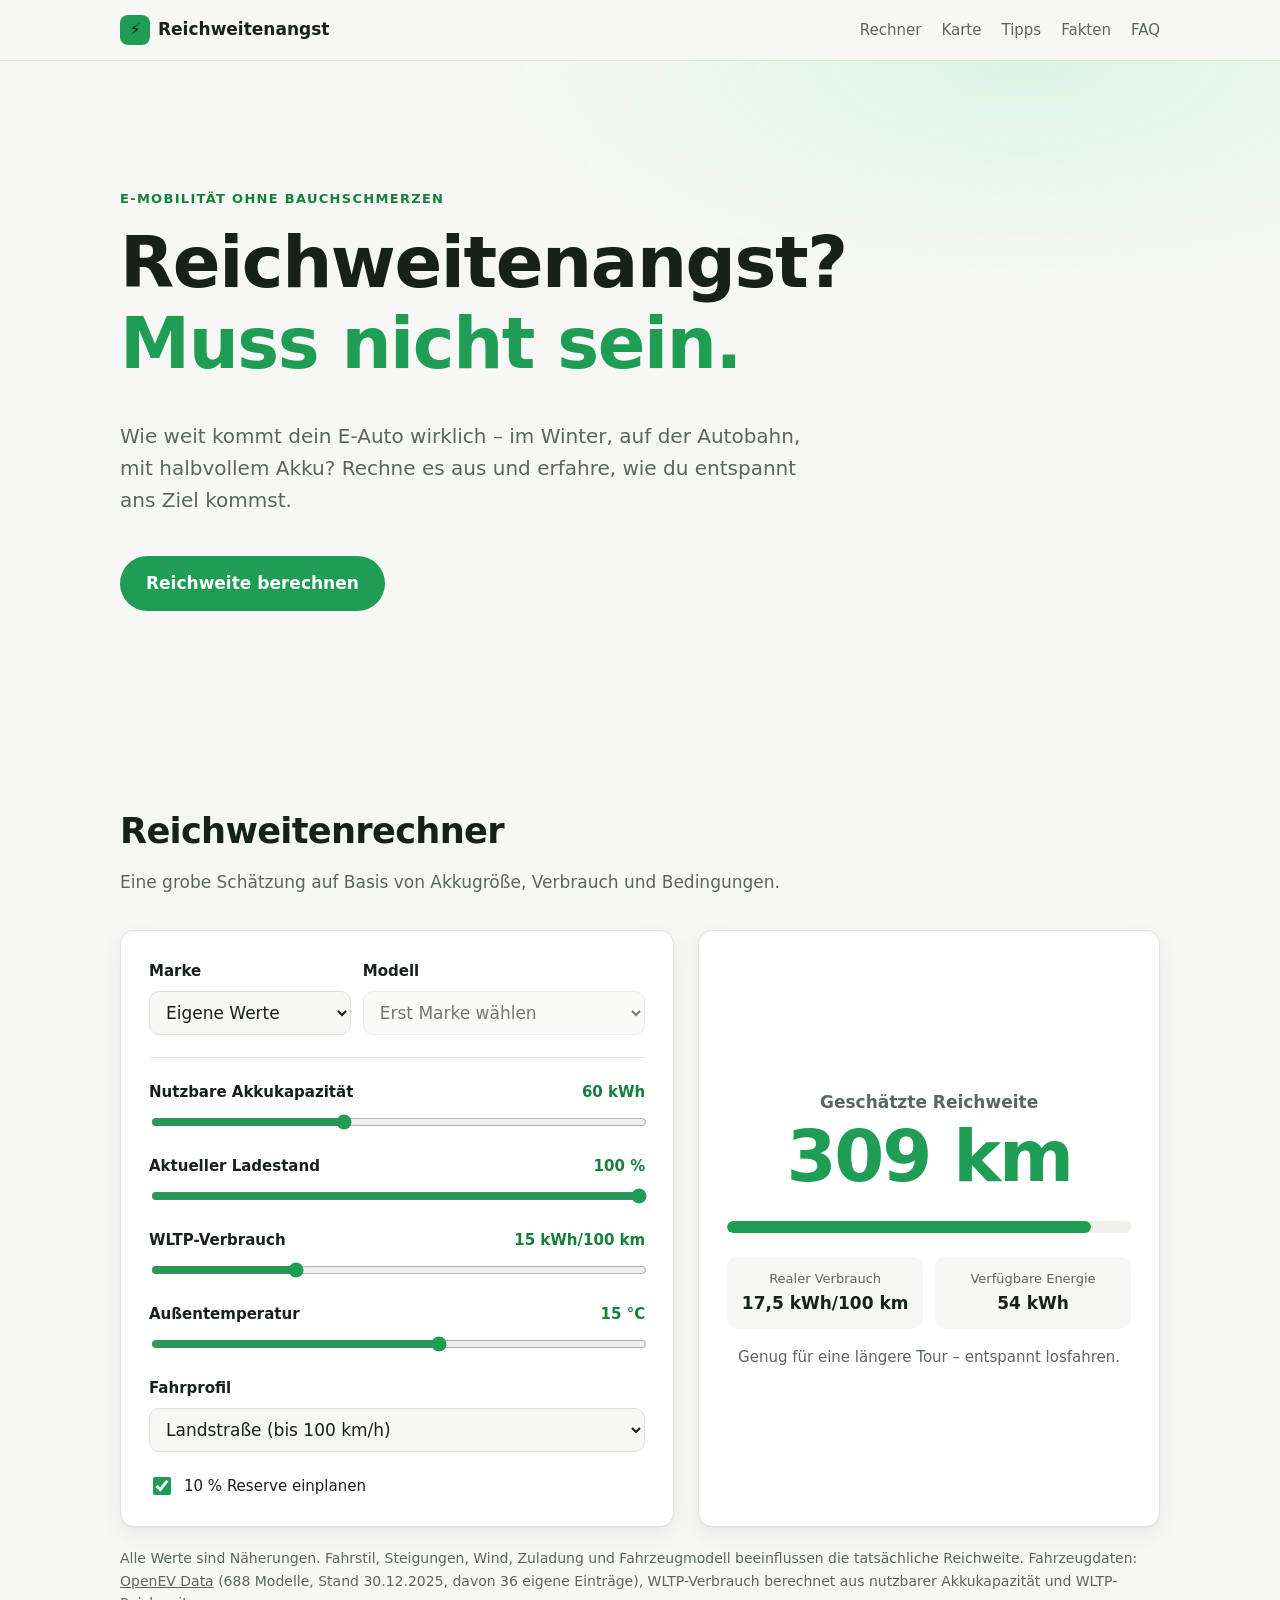
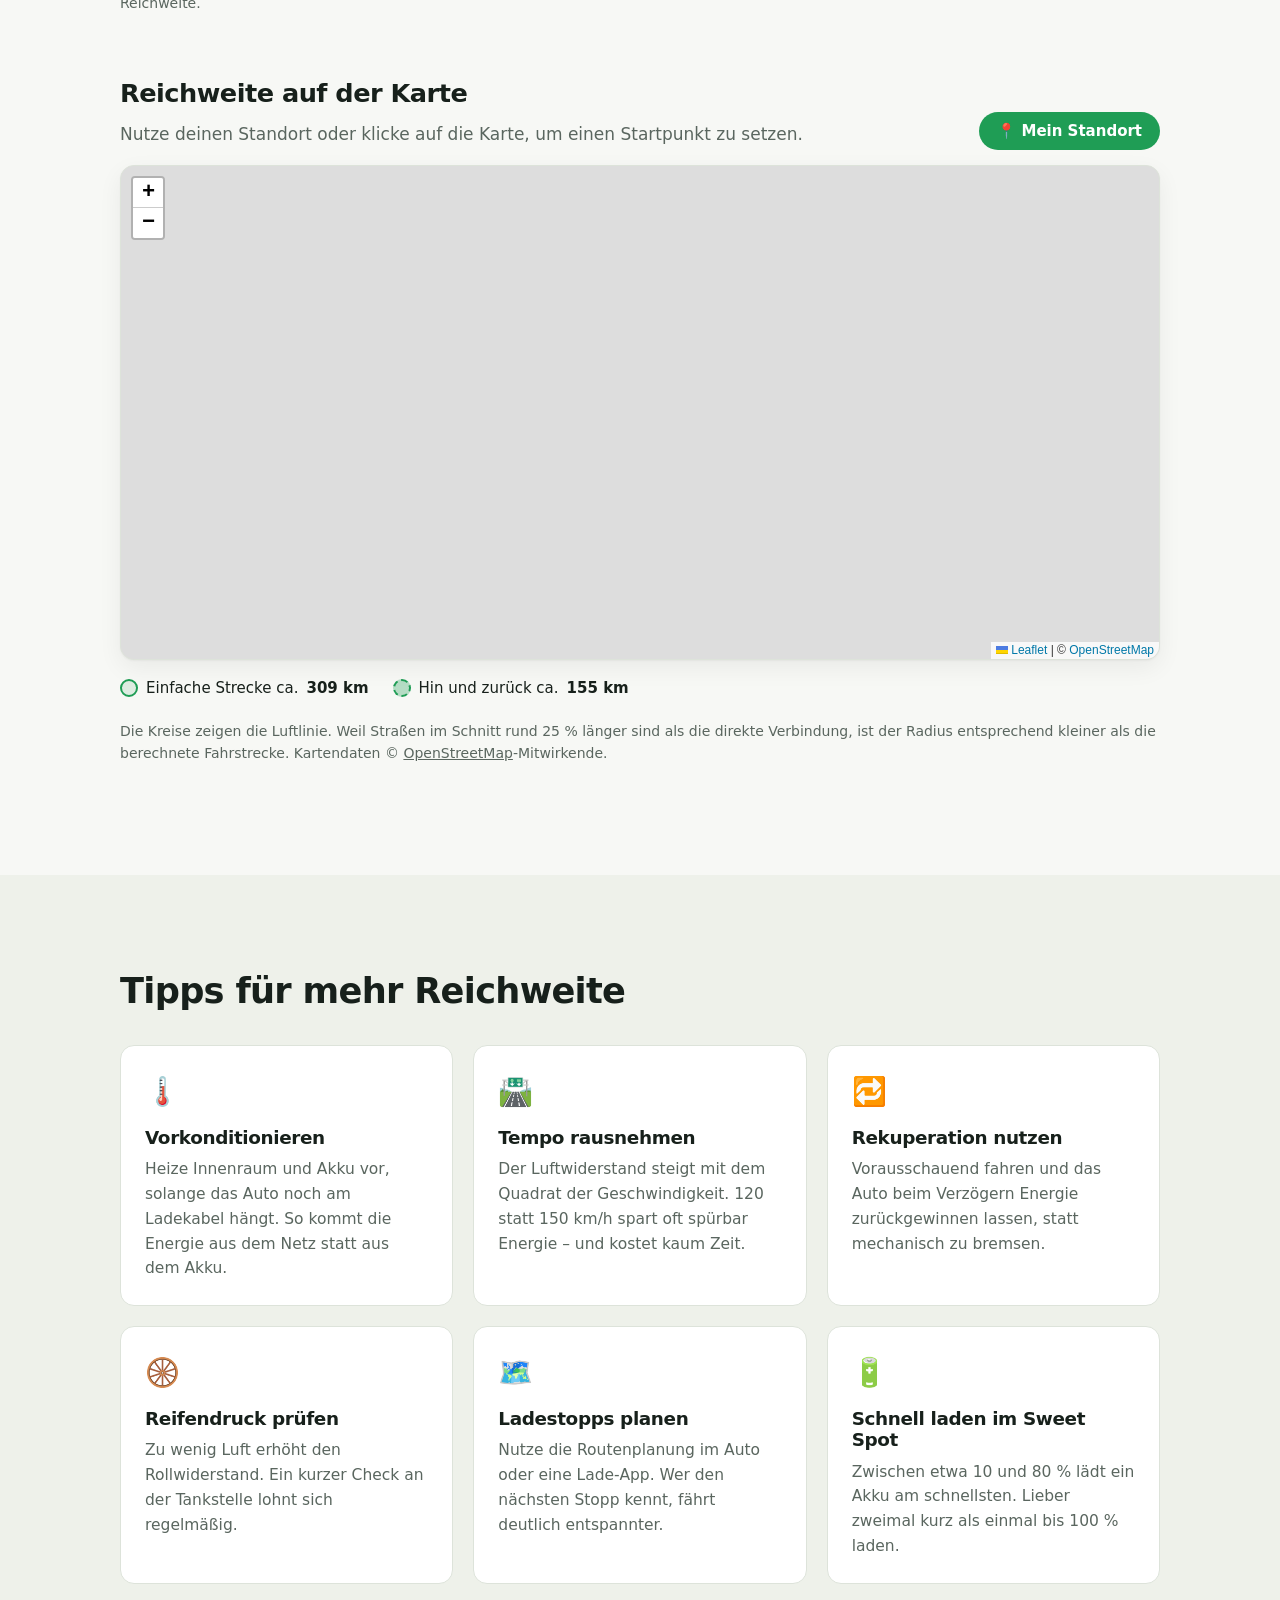
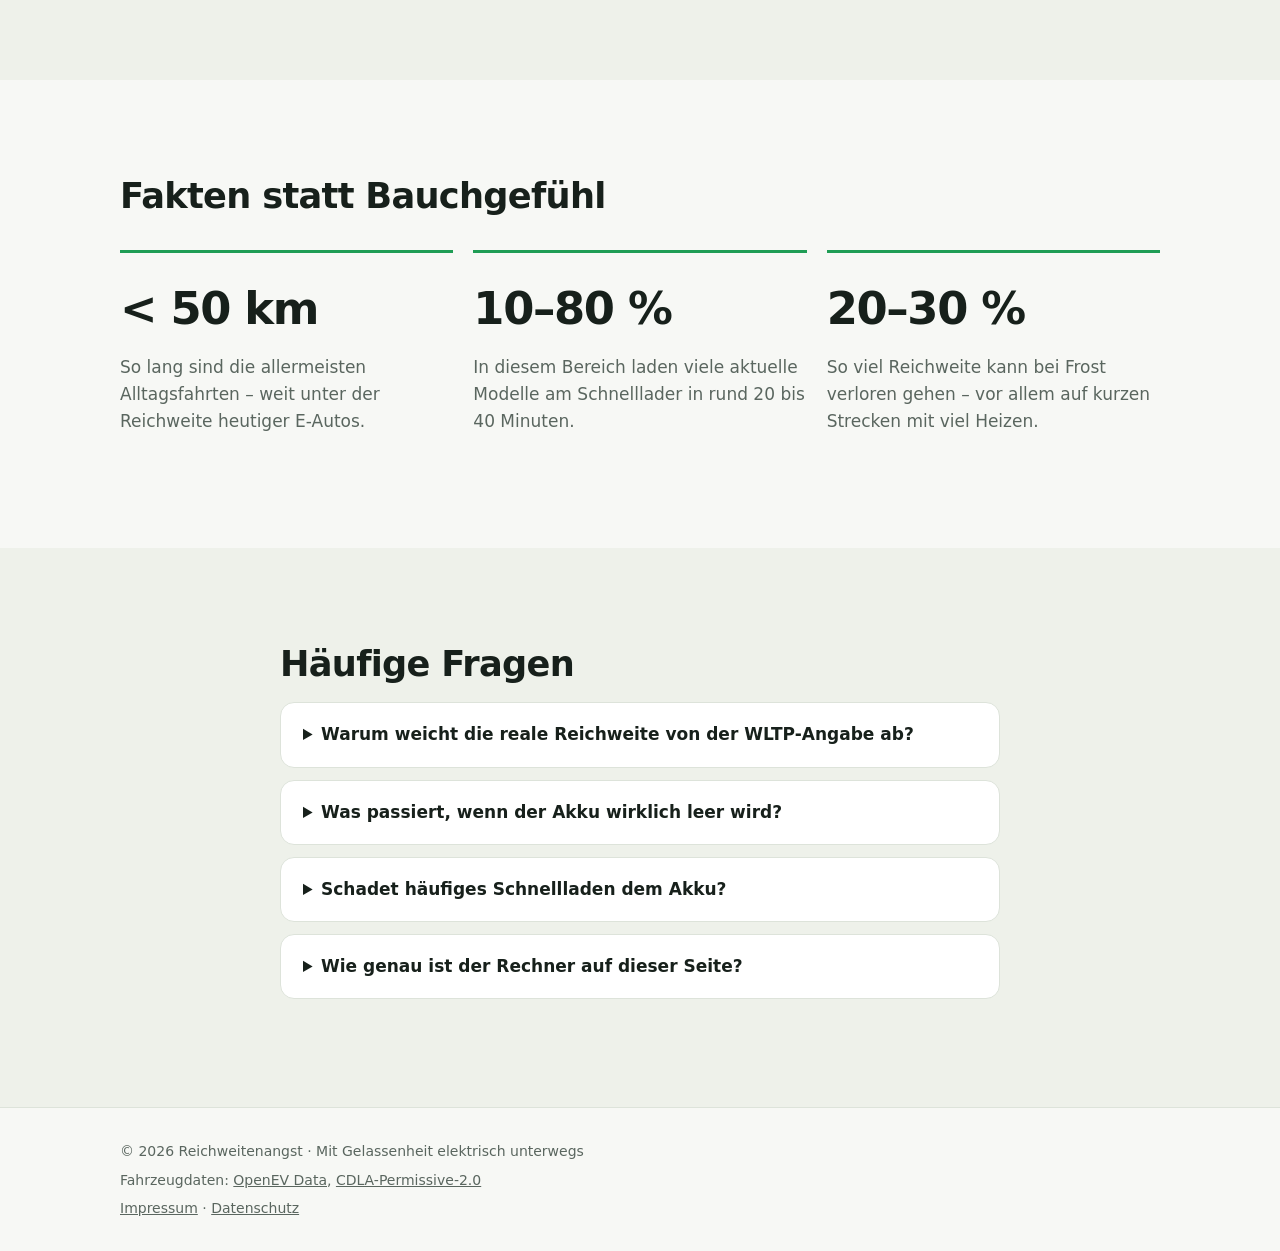
==== index.html @ dc7ca312 "Reichweitenangst: erste Version der Webseite Statische Seite mit Reichweitenrechner für E-Autos, Fah" ====
<!doctype html>
<html lang="de">
<head>
  <meta charset="utf-8">
  <meta name="viewport" content="width=device-width, initial-scale=1">
  <title>Reichweitenangst</title>
  <meta name="description" content="Wie weit kommt dein E-Auto wirklich? Reichweitenrechner, Tipps und Fakten gegen die Reichweitenangst.">
  <link rel="stylesheet" href="vendor/leaflet/leaflet.css">
  <link rel="stylesheet" href="style.css">
</head>
<body>
  <header class="site-header">
    <div class="container header-inner">
      <a href="#" class="logo">
        <span class="logo-mark" aria-hidden="true">⚡</span>
        Reichweitenangst
      </a>
      <nav class="nav" aria-label="Hauptnavigation">
        <a href="#rechner">Rechner</a>
        <a href="#karte">Karte</a>
        <a href="#tipps">Tipps</a>
        <a href="#fakten">Fakten</a>
        <a href="#faq">FAQ</a>
      </nav>
    </div>
  </header>

  <main>
    <section class="hero">
      <div class="container">
        <p class="eyebrow">E-Mobilität ohne Bauchschmerzen</p>
        <h1>Reichweitenangst?<br><span class="accent">Muss nicht sein.</span></h1>
        <p class="lead">
          Wie weit kommt dein E-Auto wirklich – im Winter, auf der Autobahn, mit halbvollem Akku?
          Rechne es aus und erfahre, wie du entspannt ans Ziel kommst.
        </p>
        <a href="#rechner" class="button">Reichweite berechnen</a>
      </div>
    </section>

    <section id="rechner" class="section">
      <div class="container">
        <h2>Reichweitenrechner</h2>
        <p class="section-intro">Eine grobe Schätzung auf Basis von Akkugröße, Verbrauch und Bedingungen.</p>

        <div class="calculator">
          <form id="range-form" class="calc-form">
            <div class="model-picker">
              <label class="field">
                <span class="field-label">Marke</span>
                <select id="brand">
                  <option value="">Eigene Werte</option>
                </select>
              </label>
              <label class="field">
                <span class="field-label">Modell</span>
                <select id="model" disabled>
                  <option value="">Erst Marke wählen</option>
                </select>
              </label>
            </div>

            <label class="field">
              <span class="field-label">Nutzbare Akkukapazität <output id="battery-out">60 kWh</output></span>
              <input type="range" id="battery" min="10" max="140" step="0.1" value="60">
            </label>

            <label class="field">
              <span class="field-label">Aktueller Ladestand <output id="soc-out">100 %</output></span>
              <input type="range" id="soc" min="5" max="100" step="1" value="100">
            </label>

            <label class="field">
              <span class="field-label">WLTP-Verbrauch <output id="consumption-out">15 kWh/100 km</output></span>
              <input type="range" id="consumption" min="9" max="30" step="0.1" value="15">
            </label>

            <label class="field">
              <span class="field-label">Außentemperatur <output id="temp-out">15 °C</output></span>
              <span class="field-hint" id="temp-hint"></span>
              <input type="range" id="temp" min="-20" max="40" step="1" value="15">
            </label>

            <label class="field">
              <span class="field-label">Fahrprofil</span>
              <select id="profile">
                <option value="1.0">Stadt (bis 50 km/h)</option>
                <option value="1.1" selected>Landstraße (bis 100 km/h)</option>
                <option value="1.3">Autobahn (ca. 120 km/h)</option>
                <option value="1.6">Autobahn (ca. 150 km/h)</option>
              </select>
            </label>

            <label class="field checkbox">
              <input type="checkbox" id="reserve" checked>
              <span>10 % Reserve einplanen</span>
            </label>
          </form>

          <div class="calc-result" aria-live="polite">
            <p class="result-label">Geschätzte Reichweite</p>
            <p class="result-value"><span id="range-km">0</span> km</p>
            <div class="meter" aria-hidden="true"><div class="meter-fill" id="meter-fill"></div></div>
            <dl class="result-details">
              <div><dt>Realer Verbrauch</dt><dd id="real-consumption">–</dd></div>
              <div><dt>Verfügbare Energie</dt><dd id="energy">–</dd></div>
            </dl>
            <p class="result-note" id="result-note"></p>
          </div>
        </div>
        <p class="disclaimer">
          Alle Werte sind Näherungen. Fahrstil, Steigungen, Wind, Zuladung und Fahrzeugmodell beeinflussen die tatsächliche Reichweite.
          Fahrzeugdaten: <a href="https://github.com/open-ev-data/open-ev-data-dataset" target="_blank" rel="noopener">OpenEV Data</a><span id="data-info"></span>,
          WLTP-Verbrauch berechnet aus nutzbarer Akkukapazität und WLTP-Reichweite.
        </p>

        <div id="karte" class="map-block">
          <div class="map-header">
            <div>
              <h3>Reichweite auf der Karte</h3>
              <p class="section-intro">Nutze deinen Standort oder klicke auf die Karte, um einen Startpunkt zu setzen.</p>
            </div>
            <button type="button" class="button button-small" id="locate">📍 Mein Standort</button>
          </div>
          <div id="map" class="map" role="region" aria-label="Karte mit Reichweite"></div>
          <div class="map-legend">
            <span><i class="swatch swatch-oneway"></i>Einfache Strecke ca. <strong id="map-oneway">–</strong></span>
            <span><i class="swatch swatch-return"></i>Hin und zurück ca. <strong id="map-return">–</strong></span>
            <span class="map-status" id="map-status" aria-live="polite"></span>
          </div>
          <p class="disclaimer">
            Die Kreise zeigen die Luftlinie. Weil Straßen im Schnitt rund 25 % länger sind als die direkte Verbindung, ist der Radius entsprechend kleiner als die berechnete Fahrstrecke.
            Kartendaten © <a href="https://www.openstreetmap.org/copyright" target="_blank" rel="noopener">OpenStreetMap</a>-Mitwirkende.
          </p>
        </div>
      </div>
    </section>

    <section id="tipps" class="section section-alt">
      <div class="container">
        <h2>Tipps für mehr Reichweite</h2>
        <div class="cards">
          <article class="card">
            <span class="card-icon" aria-hidden="true">🌡️</span>
            <h3>Vorkonditionieren</h3>
            <p>Heize Innenraum und Akku vor, solange das Auto noch am Ladekabel hängt. So kommt die Energie aus dem Netz statt aus dem Akku.</p>
          </article>
          <article class="card">
            <span class="card-icon" aria-hidden="true">🛣️</span>
            <h3>Tempo rausnehmen</h3>
            <p>Der Luftwiderstand steigt mit dem Quadrat der Geschwindigkeit. 120 statt 150 km/h spart oft spürbar Energie – und kostet kaum Zeit.</p>
          </article>
          <article class="card">
            <span class="card-icon" aria-hidden="true">🔁</span>
            <h3>Rekuperation nutzen</h3>
            <p>Vorausschauend fahren und das Auto beim Verzögern Energie zurückgewinnen lassen, statt mechanisch zu bremsen.</p>
          </article>
          <article class="card">
            <span class="card-icon" aria-hidden="true">🛞</span>
            <h3>Reifendruck prüfen</h3>
            <p>Zu wenig Luft erhöht den Rollwiderstand. Ein kurzer Check an der Tankstelle lohnt sich regelmäßig.</p>
          </article>
          <article class="card">
            <span class="card-icon" aria-hidden="true">🗺️</span>
            <h3>Ladestopps planen</h3>
            <p>Nutze die Routenplanung im Auto oder eine Lade-App. Wer den nächsten Stopp kennt, fährt deutlich entspannter.</p>
          </article>
          <article class="card">
            <span class="card-icon" aria-hidden="true">🔋</span>
            <h3>Schnell laden im Sweet Spot</h3>
            <p>Zwischen etwa 10 und 80 % lädt ein Akku am schnellsten. Lieber zweimal kurz als einmal bis 100 % laden.</p>
          </article>
        </div>
      </div>
    </section>

    <section id="fakten" class="section">
      <div class="container">
        <h2>Fakten statt Bauchgefühl</h2>
        <div class="facts">
          <div class="fact">
            <p class="fact-value">&lt; 50 km</p>
            <p class="fact-text">So lang sind die allermeisten Alltagsfahrten – weit unter der Reichweite heutiger E-Autos.</p>
          </div>
          <div class="fact">
            <p class="fact-value">10–80 %</p>
            <p class="fact-text">In diesem Bereich laden viele aktuelle Modelle am Schnelllader in rund 20 bis 40 Minuten.</p>
          </div>
          <div class="fact">
            <p class="fact-value">20–30 %</p>
            <p class="fact-text">So viel Reichweite kann bei Frost verloren gehen – vor allem auf kurzen Strecken mit viel Heizen.</p>
          </div>
        </div>
      </div>
    </section>

    <section id="faq" class="section section-alt">
      <div class="container narrow">
        <h2>Häufige Fragen</h2>
        <details>
          <summary>Warum weicht die reale Reichweite von der WLTP-Angabe ab?</summary>
          <p>Der WLTP-Zyklus ist ein standardisierter Labortest mit moderaten Geschwindigkeiten und milden Temperaturen. Autobahnfahrten, Kälte und Klimatisierung erhöhen den Verbrauch im Alltag.</p>
        </details>
        <details>
          <summary>Was passiert, wenn der Akku wirklich leer wird?</summary>
          <p>Lange vorher warnt das Auto und reduziert die Leistung. Die meisten Hersteller planen zudem eine kleine Reserve unterhalb von 0 % ein. Trotzdem gilt: rechtzeitig laden ist die bessere Idee.</p>
        </details>
        <details>
          <summary>Schadet häufiges Schnellladen dem Akku?</summary>
          <p>Moderne Akkus sind dafür ausgelegt. Wer im Alltag überwiegend langsam lädt und den Ladestand meist zwischen 20 und 80 % hält, schont die Batterie zusätzlich.</p>
        </details>
        <details>
          <summary>Wie genau ist der Rechner auf dieser Seite?</summary>
          <p>Er liefert eine Orientierung. Für konkrete Fahrten ist der Routenplaner deines Fahrzeugs genauer, weil er Höhenprofil, Wetter und deinen Fahrstil kennt.</p>
        </details>
      </div>
    </section>
  </main>

  <footer class="site-footer">
    <div class="container">
      <p>© <span id="year"></span> Reichweitenangst · Mit Gelassenheit elektrisch unterwegs</p>
      <p>Fahrzeugdaten: <a href="https://github.com/open-ev-data/open-ev-data-dataset" target="_blank" rel="noopener">OpenEV Data</a>, <a href="data/LICENSE-open-ev-data.txt">CDLA-Permissive-2.0</a></p>
      <p><a href="impressum.html">Impressum</a> · <a href="datenschutz.html">Datenschutz</a></p>
    </div>
  </footer>

  <script src="vendor/leaflet/leaflet.js"></script>
  <script src="script.js"></script>
  <script src="map.js"></script>
</body>
</html>
---- vendor/leaflet/leaflet.css ----
/* required styles */

.leaflet-pane,
.leaflet-tile,
.leaflet-marker-icon,
.leaflet-marker-shadow,
.leaflet-tile-container,
.leaflet-pane > svg,
.leaflet-pane > canvas,
.leaflet-zoom-box,
.leaflet-image-layer,
.leaflet-layer {
	position: absolute;
	left: 0;
	top: 0;
	}
.leaflet-container {
	overflow: hidden;
	}
.leaflet-tile,
.leaflet-marker-icon,
.leaflet-marker-shadow {
	-webkit-user-select: none;
	   -moz-user-select: none;
	        user-select: none;
	  -webkit-user-drag: none;
	}
/* Prevents IE11 from highlighting tiles in blue */
.leaflet-tile::selection {
	background: transparent;
}
/* Safari renders non-retina tile on retina better with this, but Chrome is worse */
.leaflet-safari .leaflet-tile {
	image-rendering: -webkit-optimize-contrast;
	}
/* hack that prevents hw layers "stretching" when loading new tiles */
.leaflet-safari .leaflet-tile-container {
	width: 1600px;
	height: 1600px;
	-webkit-transform-origin: 0 0;
	}
.leaflet-marker-icon,
.leaflet-marker-shadow {
	display: block;
	}
/* .leaflet-container svg: reset svg max-width decleration shipped in Joomla! (joomla.org) 3.x */
/* .leaflet-container img: map is broken in FF if you have max-width: 100% on tiles */
.leaflet-container .leaflet-overlay-pane svg {
	max-width: none !important;
	max-height: none !important;
	}
.leaflet-container .leaflet-marker-pane img,
.leaflet-container .leaflet-shadow-pane img,
.leaflet-container .leaflet-tile-pane img,
.leaflet-container img.leaflet-image-layer,
.leaflet-container .leaflet-tile {
	max-width: none !important;
	max-height: none !important;
	width: auto;
	padding: 0;
	}

.leaflet-container img.leaflet-tile {
	/* See: https://bugs.chromium.org/p/chromium/issues/detail?id=600120 */
	mix-blend-mode: plus-lighter;
}

.leaflet-container.leaflet-touch-zoom {
	-ms-touch-action: pan-x pan-y;
	touch-action: pan-x pan-y;
	}
.leaflet-container.leaflet-touch-drag {
	-ms-touch-action: pinch-zoom;
	/* Fallback for FF which doesn't support pinch-zoom */
	touch-action: none;
	touch-action: pinch-zoom;
}
.leaflet-container.leaflet-touch-drag.leaflet-touch-zoom {
	-ms-touch-action: none;
	touch-action: none;
}
.leaflet-container {
	-webkit-tap-highlight-color: transparent;
}
.leaflet-container a {
	-webkit-tap-highlight-color: rgba(51, 181, 229, 0.4);
}
.leaflet-tile {
	filter: inherit;
	visibility: hidden;
	}
.leaflet-tile-loaded {
	visibility: inherit;
	}
.leaflet-zoom-box {
	width: 0;
	height: 0;
	-moz-box-sizing: border-box;
	     box-sizing: border-box;
	z-index: 800;
	}
/* workaround for https://bugzilla.mozilla.org/show_bug.cgi?id=888319 */
.leaflet-overlay-pane svg {
	-moz-user-select: none;
	}

.leaflet-pane         { z-index: 400; }

.leaflet-tile-pane    { z-index: 200; }
.leaflet-overlay-pane { z-index: 400; }
.leaflet-shadow-pane  { z-index: 500; }
.leaflet-marker-pane  { z-index: 600; }
.leaflet-tooltip-pane   { z-index: 650; }
.leaflet-popup-pane   { z-index: 700; }

.leaflet-map-pane canvas { z-index: 100; }
.leaflet-map-pane svg    { z-index: 200; }

.leaflet-vml-shape {
	width: 1px;
	height: 1px;
	}
.lvml {
	behavior: url(#default#VML);
	display: inline-block;
	position: absolute;
	}


/* control positioning */

.leaflet-control {
	position: relative;
	z-index: 800;
	pointer-events: visiblePainted; /* IE 9-10 doesn't have auto */
	pointer-events: auto;
	}
.leaflet-top,
.leaflet-bottom {
	position: absolute;
	z-index: 1000;
	pointer-events: none;
	}
.leaflet-top {
	top: 0;
	}
.leaflet-right {
	right: 0;
	}
.leaflet-bottom {
	bottom: 0;
	}
.leaflet-left {
	left: 0;
	}
.leaflet-control {
	float: left;
	clear: both;
	}
.leaflet-right .leaflet-control {
	float: right;
	}
.leaflet-top .leaflet-control {
	margin-top: 10px;
	}
.leaflet-bottom .leaflet-control {
	margin-bottom: 10px;
	}
.leaflet-left .leaflet-control {
	margin-left: 10px;
	}
.leaflet-right .leaflet-control {
	margin-right: 10px;
	}


/* zoom and fade animations */

.leaflet-fade-anim .leaflet-popup {
	opacity: 0;
	-webkit-transition: opacity 0.2s linear;
	   -moz-transition: opacity 0.2s linear;
	        transition: opacity 0.2s linear;
	}
.leaflet-fade-anim .leaflet-map-pane .leaflet-popup {
	opacity: 1;
	}
.leaflet-zoom-animated {
	-webkit-transform-origin: 0 0;
	    -ms-transform-origin: 0 0;
	        transform-origin: 0 0;
	}
svg.leaflet-zoom-animated {
	will-change: transform;
}

.leaflet-zoom-anim .leaflet-zoom-animated {
	-webkit-transition: -webkit-transform 0.25s cubic-bezier(0,0,0.25,1);
	   -moz-transition:    -moz-transform 0.25s cubic-bezier(0,0,0.25,1);
	        transition:         transform 0.25s cubic-bezier(0,0,0.25,1);
	}
.leaflet-zoom-anim .leaflet-tile,
.leaflet-pan-anim .leaflet-tile {
	-webkit-transition: none;
	   -moz-transition: none;
	        transition: none;
	}

.leaflet-zoom-anim .leaflet-zoom-hide {
	visibility: hidden;
	}


/* cursors */

.leaflet-interactive {
	cursor: pointer;
	}
.leaflet-grab {
	cursor: -webkit-grab;
	cursor:    -moz-grab;
	cursor:         grab;
	}
.leaflet-crosshair,
.leaflet-crosshair .leaflet-interactive {
	cursor: crosshair;
	}
.leaflet-popup-pane,
.leaflet-control {
	cursor: auto;
	}
.leaflet-dragging .leaflet-grab,
.leaflet-dragging .leaflet-grab .leaflet-interactive,
.leaflet-dragging .leaflet-marker-draggable {
	cursor: move;
	cursor: -webkit-grabbing;
	cursor:    -moz-grabbing;
	cursor:         grabbing;
	}

/* marker & overlays interactivity */
.leaflet-marker-icon,
.leaflet-marker-shadow,
.leaflet-image-layer,
.leaflet-pane > svg path,
.leaflet-tile-container {
	pointer-events: none;
	}

.leaflet-marker-icon.leaflet-interactive,
.leaflet-image-layer.leaflet-interactive,
.leaflet-pane > svg path.leaflet-interactive,
svg.leaflet-image-layer.leaflet-interactive path {
	pointer-events: visiblePainted; /* IE 9-10 doesn't have auto */
	pointer-events: auto;
	}

/* visual tweaks */

.leaflet-container {
	background: #ddd;
	outline-offset: 1px;
	}
.leaflet-container a {
	color: #0078A8;
	}
.leaflet-zoom-box {
	border: 2px dotted #38f;
	background: rgba(255,255,255,0.5);
	}


/* general typography */
.leaflet-container {
	font-family: "Helvetica Neue", Arial, Helvetica, sans-serif;
	font-size: 12px;
	font-size: 0.75rem;
	line-height: 1.5;
	}


/* general toolbar styles */

.leaflet-bar {
	box-shadow: 0 1px 5px rgba(0,0,0,0.65);
	border-radius: 4px;
	}
.leaflet-bar a {
	background-color: #fff;
	border-bottom: 1px solid #ccc;
	width: 26px;
	height: 26px;
	line-height: 26px;
	display: block;
	text-align: center;
	text-decoration: none;
	color: black;
	}
.leaflet-bar a,
.leaflet-control-layers-toggle {
	background-position: 50% 50%;
	background-repeat: no-repeat;
	display: block;
	}
.leaflet-bar a:hover,
.leaflet-bar a:focus {
	background-color: #f4f4f4;
	}
.leaflet-bar a:first-child {
	border-top-left-radius: 4px;
	border-top-right-radius: 4px;
	}
.leaflet-bar a:last-child {
	border-bottom-left-radius: 4px;
	border-bottom-right-radius: 4px;
	border-bottom: none;
	}
.leaflet-bar a.leaflet-disabled {
	cursor: default;
	background-color: #f4f4f4;
	color: #bbb;
	}

.leaflet-touch .leaflet-bar a {
	width: 30px;
	height: 30px;
	line-height: 30px;
	}
.leaflet-touch .leaflet-bar a:first-child {
	border-top-left-radius: 2px;
	border-top-right-radius: 2px;
	}
.leaflet-touch .leaflet-bar a:last-child {
	border-bottom-left-radius: 2px;
	border-bottom-right-radius: 2px;
	}

/* zoom control */

.leaflet-control-zoom-in,
.leaflet-control-zoom-out {
	font: bold 18px 'Lucida Console', Monaco, monospace;
	text-indent: 1px;
	}

.leaflet-touch .leaflet-control-zoom-in, .leaflet-touch .leaflet-control-zoom-out  {
	font-size: 22px;
	}


/* layers control */

.leaflet-control-layers {
	box-shadow: 0 1px 5px rgba(0,0,0,0.4);
	background: #fff;
	border-radius: 5px;
	}
.leaflet-control-layers-toggle {
	background-image: url(images/layers.png);
	width: 36px;
	height: 36px;
	}
.leaflet-retina .leaflet-control-layers-toggle {
	background-image: url(images/layers-2x.png);
	background-size: 26px 26px;
	}
.leaflet-touch .leaflet-control-layers-toggle {
	width: 44px;
	height: 44px;
	}
.leaflet-control-layers .leaflet-control-layers-list,
.leaflet-control-layers-expanded .leaflet-control-layers-toggle {
	display: none;
	}
.leaflet-control-layers-expanded .leaflet-control-layers-list {
	display: block;
	position: relative;
	}
.leaflet-control-layers-expanded {
	padding: 6px 10px 6px 6px;
	color: #333;
	background: #fff;
	}
.leaflet-control-layers-scrollbar {
	overflow-y: scroll;
	overflow-x: hidden;
	padding-right: 5px;
	}
.leaflet-control-layers-selector {
	margin-top: 2px;
	position: relative;
	top: 1px;
	}
.leaflet-control-layers label {
	display: block;
	font-size: 13px;
	font-size: 1.08333em;
	}
.leaflet-control-layers-separator {
	height: 0;
	border-top: 1px solid #ddd;
	margin: 5px -10px 5px -6px;
	}

/* Default icon URLs */
.leaflet-default-icon-path { /* used only in path-guessing heuristic, see L.Icon.Default */
	background-image: url(images/marker-icon.png);
	}


/* attribution and scale controls */

.leaflet-container .leaflet-control-attribution {
	background: #fff;
	background: rgba(255, 255, 255, 0.8);
	margin: 0;
	}
.leaflet-control-attribution,
.leaflet-control-scale-line {
	padding: 0 5px;
	color: #333;
	line-height: 1.4;
	}
.leaflet-control-attribution a {
	text-decoration: none;
	}
.leaflet-control-attribution a:hover,
.leaflet-control-attribution a:focus {
	text-decoration: underline;
	}
.leaflet-attribution-flag {
	display: inline !important;
	vertical-align: baseline !important;
	width: 1em;
	height: 0.6669em;
	}
.leaflet-left .leaflet-control-scale {
	margin-left: 5px;
	}
.leaflet-bottom .leaflet-control-scale {
	margin-bottom: 5px;
	}
.leaflet-control-scale-line {
	border: 2px solid #777;
	border-top: none;
	line-height: 1.1;
	padding: 2px 5px 1px;
	white-space: nowrap;
	-moz-box-sizing: border-box;
	     box-sizing: border-box;
	background: rgba(255, 255, 255, 0.8);
	text-shadow: 1px 1px #fff;
	}
.leaflet-control-scale-line:not(:first-child) {
	border-top: 2px solid #777;
	border-bottom: none;
	margin-top: -2px;
	}
.leaflet-control-scale-line:not(:first-child):not(:last-child) {
	border-bottom: 2px solid #777;
	}

.leaflet-touch .leaflet-control-attribution,
.leaflet-touch .leaflet-control-layers,
.leaflet-touch .leaflet-bar {
	box-shadow: none;
	}
.leaflet-touch .leaflet-control-layers,
.leaflet-touch .leaflet-bar {
	border: 2px solid rgba(0,0,0,0.2);
	background-clip: padding-box;
	}


/* popup */

.leaflet-popup {
	position: absolute;
	text-align: center;
	margin-bottom: 20px;
	}
.leaflet-popup-content-wrapper {
	padding: 1px;
	text-align: left;
	border-radius: 12px;
	}
.leaflet-popup-content {
	margin: 13px 24px 13px 20px;
	line-height: 1.3;
	font-size: 13px;
	font-size: 1.08333em;
	min-height: 1px;
	}
.leaflet-popup-content p {
	margin: 17px 0;
	margin: 1.3em 0;
	}
.leaflet-popup-tip-container {
	width: 40px;
	height: 20px;
	position: absolute;
	left: 50%;
	margin-top: -1px;
	margin-left: -20px;
	overflow: hidden;
	pointer-events: none;
	}
.leaflet-popup-tip {
	width: 17px;
	height: 17px;
	padding: 1px;

	margin: -10px auto 0;
	pointer-events: auto;

	-webkit-transform: rotate(45deg);
	   -moz-transform: rotate(45deg);
	    -ms-transform: rotate(45deg);
	        transform: rotate(45deg);
	}
.leaflet-popup-content-wrapper,
.leaflet-popup-tip {
	background: white;
	color: #333;
	box-shadow: 0 3px 14px rgba(0,0,0,0.4);
	}
.leaflet-container a.leaflet-popup-close-button {
	position: absolute;
	top: 0;
	right: 0;
	border: none;
	text-align: center;
	width: 24px;
	height: 24px;
	font: 16px/24px Tahoma, Verdana, sans-serif;
	color: #757575;
	text-decoration: none;
	background: transparent;
	}
.leaflet-container a.leaflet-popup-close-button:hover,
.leaflet-container a.leaflet-popup-close-button:focus {
	color: #585858;
	}
.leaflet-popup-scrolled {
	overflow: auto;
	}

.leaflet-oldie .leaflet-popup-content-wrapper {
	-ms-zoom: 1;
	}
.leaflet-oldie .leaflet-popup-tip {
	width: 24px;
	margin: 0 auto;

	-ms-filter: "progid:DXImageTransform.Microsoft.Matrix(M11=0.70710678, M12=0.70710678, M21=-0.70710678, M22=0.70710678)";
	filter: progid:DXImageTransform.Microsoft.Matrix(M11=0.70710678, M12=0.70710678, M21=-0.70710678, M22=0.70710678);
	}

.leaflet-oldie .leaflet-control-zoom,
.leaflet-oldie .leaflet-control-layers,
.leaflet-oldie .leaflet-popup-content-wrapper,
.leaflet-oldie .leaflet-popup-tip {
	border: 1px solid #999;
	}


/* div icon */

.leaflet-div-icon {
	background: #fff;
	border: 1px solid #666;
	}


/* Tooltip */
/* Base styles for the element that has a tooltip */
.leaflet-tooltip {
	position: absolute;
	padding: 6px;
	background-color: #fff;
	border: 1px solid #fff;
	border-radius: 3px;
	color: #222;
	white-space: nowrap;
	-webkit-user-select: none;
	-moz-user-select: none;
	-ms-user-select: none;
	user-select: none;
	pointer-events: none;
	box-shadow: 0 1px 3px rgba(0,0,0,0.4);
	}
.leaflet-tooltip.leaflet-interactive {
	cursor: pointer;
	pointer-events: auto;
	}
.leaflet-tooltip-top:before,
.leaflet-tooltip-bottom:before,
.leaflet-tooltip-left:before,
.leaflet-tooltip-right:before {
	position: absolute;
	pointer-events: none;
	border: 6px solid transparent;
	background: transparent;
	content: "";
	}

/* Directions */

.leaflet-tooltip-bottom {
	margin-top: 6px;
}
.leaflet-tooltip-top {
	margin-top: -6px;
}
.leaflet-tooltip-bottom:before,
.leaflet-tooltip-top:before {
	left: 50%;
	margin-left: -6px;
	}
.leaflet-tooltip-top:before {
	bottom: 0;
	margin-bottom: -12px;
	border-top-color: #fff;
	}
.leaflet-tooltip-bottom:before {
	top: 0;
	margin-top: -12px;
	margin-left: -6px;
	border-bottom-color: #fff;
	}
.leaflet-tooltip-left {
	margin-left: -6px;
}
.leaflet-tooltip-right {
	margin-left: 6px;
}
.leaflet-tooltip-left:before,
.leaflet-tooltip-right:before {
	top: 50%;
	margin-top: -6px;
	}
.leaflet-tooltip-left:before {
	right: 0;
	margin-right: -12px;
	border-left-color: #fff;
	}
.leaflet-tooltip-right:before {
	left: 0;
	margin-left: -12px;
	border-right-color: #fff;
	}

/* Printing */

@media print {
	/* Prevent printers from removing background-images of controls. */
	.leaflet-control {
		-webkit-print-color-adjust: exact;
		print-color-adjust: exact;
		}
	}
---- style.css ----
:root {
  --bg: #f7f8f5;
  --bg-alt: #eef1ea;
  --surface: #ffffff;
  --text: #17201b;
  --muted: #5a665f;
  --border: #dde3da;
  --accent: #1f9d55;
  --accent-strong: #15803d;
  --accent-soft: #dcf5e5;
  --warn: #c2410c;
  --radius: 14px;
  --shadow: 0 1px 2px rgb(0 0 0 / 0.04), 0 8px 24px rgb(0 0 0 / 0.06);
  color-scheme: light;
}

@media (prefers-color-scheme: dark) {
  :root {
    --bg: #0f1412;
    --bg-alt: #141b18;
    --surface: #1a2320;
    --text: #e8eee9;
    --muted: #9aa8a0;
    --border: #2a3530;
    --accent: #3ccf7a;
    --accent-strong: #5ee093;
    --accent-soft: #163a26;
    --warn: #fb923c;
    --shadow: 0 1px 2px rgb(0 0 0 / 0.3), 0 8px 24px rgb(0 0 0 / 0.3);
    color-scheme: dark;
  }
}

*,
*::before,
*::after {
  box-sizing: border-box;
}

html {
  scroll-behavior: smooth;
  scroll-padding-top: 72px;
}

body {
  margin: 0;
  font-family: system-ui, -apple-system, "Segoe UI", Roboto, sans-serif;
  font-size: 17px;
  line-height: 1.6;
  color: var(--text);
  background: var(--bg);
  -webkit-font-smoothing: antialiased;
}

h1, h2, h3 {
  line-height: 1.15;
  letter-spacing: -0.02em;
  margin: 0 0 0.5em;
}

h2 {
  font-size: clamp(1.6rem, 3vw, 2.2rem);
}

p {
  margin: 0 0 1em;
}

a {
  color: var(--accent-strong);
}

.container {
  width: 100%;
  max-width: 1080px;
  margin: 0 auto;
  padding: 0 20px;
}

.container.narrow {
  max-width: 760px;
}

/* Header */
.site-header {
  position: sticky;
  top: 0;
  z-index: 10;
  background: color-mix(in srgb, var(--bg) 85%, transparent);
  backdrop-filter: blur(10px);
  border-bottom: 1px solid var(--border);
}

.header-inner {
  display: flex;
  align-items: center;
  justify-content: space-between;
  gap: 16px;
  height: 60px;
}

.logo {
  display: flex;
  align-items: center;
  gap: 8px;
  font-weight: 700;
  color: var(--text);
  text-decoration: none;
}

.logo-mark {
  display: grid;
  place-items: center;
  width: 30px;
  height: 30px;
  border-radius: 8px;
  background: var(--accent);
  font-size: 16px;
}

.nav {
  display: flex;
  gap: 20px;
}

.nav a {
  color: var(--muted);
  text-decoration: none;
  font-size: 15px;
  font-weight: 500;
}

.nav a:hover {
  color: var(--text);
}

/* Hero */
.hero {
  padding: clamp(64px, 12vw, 128px) 0 clamp(56px, 10vw, 104px);
  background:
    radial-gradient(ellipse 60% 50% at 80% 0%, var(--accent-soft), transparent 70%),
    var(--bg);
}

.eyebrow {
  text-transform: uppercase;
  letter-spacing: 0.1em;
  font-size: 13px;
  font-weight: 600;
  color: var(--accent-strong);
}

.hero h1 {
  font-size: clamp(2.4rem, 7vw, 4.4rem);
  max-width: 14ch;
}

.accent {
  color: var(--accent);
}

.lead {
  font-size: clamp(1.05rem, 2vw, 1.25rem);
  color: var(--muted);
  max-width: 56ch;
  margin-bottom: 2em;
}

.button {
  display: inline-block;
  padding: 14px 26px;
  border-radius: 999px;
  background: var(--accent);
  color: #fff;
  font-weight: 600;
  text-decoration: none;
  transition: background 0.15s, transform 0.15s;
}

.button:hover {
  background: var(--accent-strong);
  transform: translateY(-1px);
}

@media (prefers-color-scheme: dark) {
  .button {
    color: #062312;
  }
}

/* Sections */
.section {
  padding: clamp(56px, 9vw, 96px) 0;
}

.section-alt {
  background: var(--bg-alt);
}

.section-intro {
  color: var(--muted);
  margin-bottom: 2em;
}

/* Calculator */
.calculator {
  display: grid;
  grid-template-columns: 1.2fr 1fr;
  gap: 24px;
}

.calc-form,
.calc-result {
  background: var(--surface);
  border: 1px solid var(--border);
  border-radius: var(--radius);
  box-shadow: var(--shadow);
  padding: 28px;
}

.calc-form {
  display: grid;
  gap: 22px;
}

.field {
  display: grid;
  gap: 8px;
}

.field-label {
  display: flex;
  justify-content: space-between;
  gap: 12px;
  font-weight: 600;
  font-size: 15px;
}

.field-label output {
  font-variant-numeric: tabular-nums;
  color: var(--accent-strong);
}

.field-hint {
  font-size: 13px;
  color: var(--muted);
  margin-top: -4px;
}

.field-hint:empty {
  display: none;
}

input[type="range"] {
  width: 100%;
  accent-color: var(--accent);
}

select {
  font: inherit;
  padding: 10px 12px;
  border-radius: 10px;
  border: 1px solid var(--border);
  background: var(--bg);
  color: var(--text);
}

.model-picker {
  display: grid;
  grid-template-columns: 1fr 1.4fr;
  gap: 12px;
  padding-bottom: 22px;
  border-bottom: 1px solid var(--border);
}

.model-picker select {
  width: 100%;
  min-width: 0;
}

select:disabled {
  opacity: 0.6;
}

.field.checkbox {
  display: flex;
  align-items: center;
  gap: 10px;
  font-size: 15px;
}

.field.checkbox input {
  width: 18px;
  height: 18px;
  accent-color: var(--accent);
}

.calc-result {
  display: flex;
  flex-direction: column;
  justify-content: center;
  text-align: center;
}

.result-label {
  color: var(--muted);
  font-weight: 600;
  margin-bottom: 0.25em;
}

.result-value {
  font-size: clamp(3rem, 8vw, 4.5rem);
  font-weight: 800;
  line-height: 1;
  letter-spacing: -0.03em;
  font-variant-numeric: tabular-nums;
  color: var(--accent);
  margin-bottom: 0.4em;
}

.meter {
  height: 12px;
  border-radius: 999px;
  background: var(--bg-alt);
  overflow: hidden;
  margin-bottom: 24px;
}

.meter-fill {
  height: 100%;
  width: 0;
  border-radius: inherit;
  background: var(--accent);
  transition: width 0.3s ease, background 0.3s;
}

.meter-fill.low {
  background: var(--warn);
}

.result-details {
  display: grid;
  grid-template-columns: 1fr 1fr;
  gap: 12px;
  margin: 0 0 16px;
}

.result-details div {
  background: var(--bg);
  border-radius: 10px;
  padding: 12px;
}

.result-details dt {
  font-size: 13px;
  color: var(--muted);
}

.result-details dd {
  margin: 0;
  font-weight: 700;
  font-variant-numeric: tabular-nums;
}

.result-note {
  font-size: 15px;
  color: var(--muted);
  margin: 0;
}

.disclaimer {
  font-size: 14px;
  color: var(--muted);
  margin-top: 20px;
}

/* Map */
.map-block {
  margin-top: clamp(40px, 6vw, 64px);
}

.map-header {
  display: flex;
  align-items: flex-end;
  justify-content: space-between;
  gap: 16px;
  flex-wrap: wrap;
}

.map-header h3 {
  font-size: clamp(1.3rem, 2.4vw, 1.6rem);
}

.map-header .section-intro {
  margin-bottom: 1em;
}

.button-small {
  padding: 10px 18px;
  font-size: 15px;
  border: 0;
  cursor: pointer;
  font-family: inherit;
  margin-bottom: 1em;
}

.map {
  height: clamp(320px, 55vh, 520px);
  border-radius: var(--radius);
  border: 1px solid var(--border);
  box-shadow: var(--shadow);
  z-index: 0;
}

.map-legend {
  display: flex;
  flex-wrap: wrap;
  align-items: center;
  gap: 8px 24px;
  margin-top: 16px;
  font-size: 15px;
}

.map-legend span {
  display: inline-flex;
  align-items: center;
  gap: 8px;
}

.swatch {
  display: inline-block;
  width: 18px;
  height: 18px;
  border-radius: 50%;
  border: 2px solid var(--accent);
}

.swatch-oneway {
  background: color-mix(in srgb, var(--accent) 12%, transparent);
}

.swatch-return {
  border-style: dashed;
  background: color-mix(in srgb, var(--accent) 30%, transparent);
}

.map-status {
  color: var(--muted);
}

/* Cards */
.cards {
  display: grid;
  grid-template-columns: repeat(3, 1fr);
  gap: 20px;
  margin-top: 2em;
}

.card {
  background: var(--surface);
  border: 1px solid var(--border);
  border-radius: var(--radius);
  padding: 24px;
}

.card-icon {
  font-size: 28px;
  display: block;
  margin-bottom: 12px;
}

.card h3 {
  font-size: 1.15rem;
}

.card p {
  color: var(--muted);
  margin: 0;
  font-size: 15.5px;
}

/* Facts */
.facts {
  display: grid;
  grid-template-columns: repeat(3, 1fr);
  gap: 20px;
  margin-top: 2em;
}

.fact {
  border-top: 3px solid var(--accent);
  padding-top: 20px;
}

.fact-value {
  font-size: clamp(2rem, 4vw, 2.8rem);
  font-weight: 800;
  letter-spacing: -0.03em;
  margin-bottom: 0.2em;
}

.fact-text {
  color: var(--muted);
}

/* FAQ */
details {
  background: var(--surface);
  border: 1px solid var(--border);
  border-radius: var(--radius);
  padding: 18px 22px;
  margin-bottom: 12px;
}

summary {
  cursor: pointer;
  font-weight: 600;
}

details p {
  color: var(--muted);
  margin: 12px 0 0;
}

/* Rechtliche Seiten */
.legal h1 {
  font-size: clamp(2rem, 5vw, 2.8rem);
}

.legal h2 {
  font-size: 1.2rem;
  margin-top: 2em;
}

.legal ul {
  padding-left: 1.2em;
}

.legal li {
  margin-bottom: 0.4em;
}

.draft-note {
  padding: 14px 18px;
  border-radius: var(--radius);
  border: 1px solid var(--warn);
  background: color-mix(in srgb, var(--warn) 10%, transparent);
  font-size: 15px;
  margin-bottom: 2em;
}

mark {
  background: color-mix(in srgb, var(--warn) 22%, transparent);
  color: inherit;
  padding: 0 3px;
  border-radius: 3px;
}

.muted {
  color: var(--muted);
}

/* Footer */
.site-footer {
  padding: 32px 0;
  border-top: 1px solid var(--border);
  color: var(--muted);
  font-size: 14px;
}

.site-footer p {
  margin: 0;
}

.site-footer p + p {
  margin-top: 6px;
}

.site-footer a,
.disclaimer a {
  color: inherit;
}

/* Responsive */
@media (max-width: 860px) {
  .calculator,
  .cards,
  .facts {
    grid-template-columns: 1fr;
  }

  .cards {
    grid-template-columns: repeat(2, 1fr);
  }
}

@media (max-width: 600px) {
  .container {
    padding: 0 16px;
  }

  .nav {
    display: none;
  }

  .model-picker {
    grid-template-columns: 1fr;
  }

  .cards {
    grid-template-columns: 1fr;
  }

  .calc-form,
  .calc-result {
    padding: 22px;
  }
}
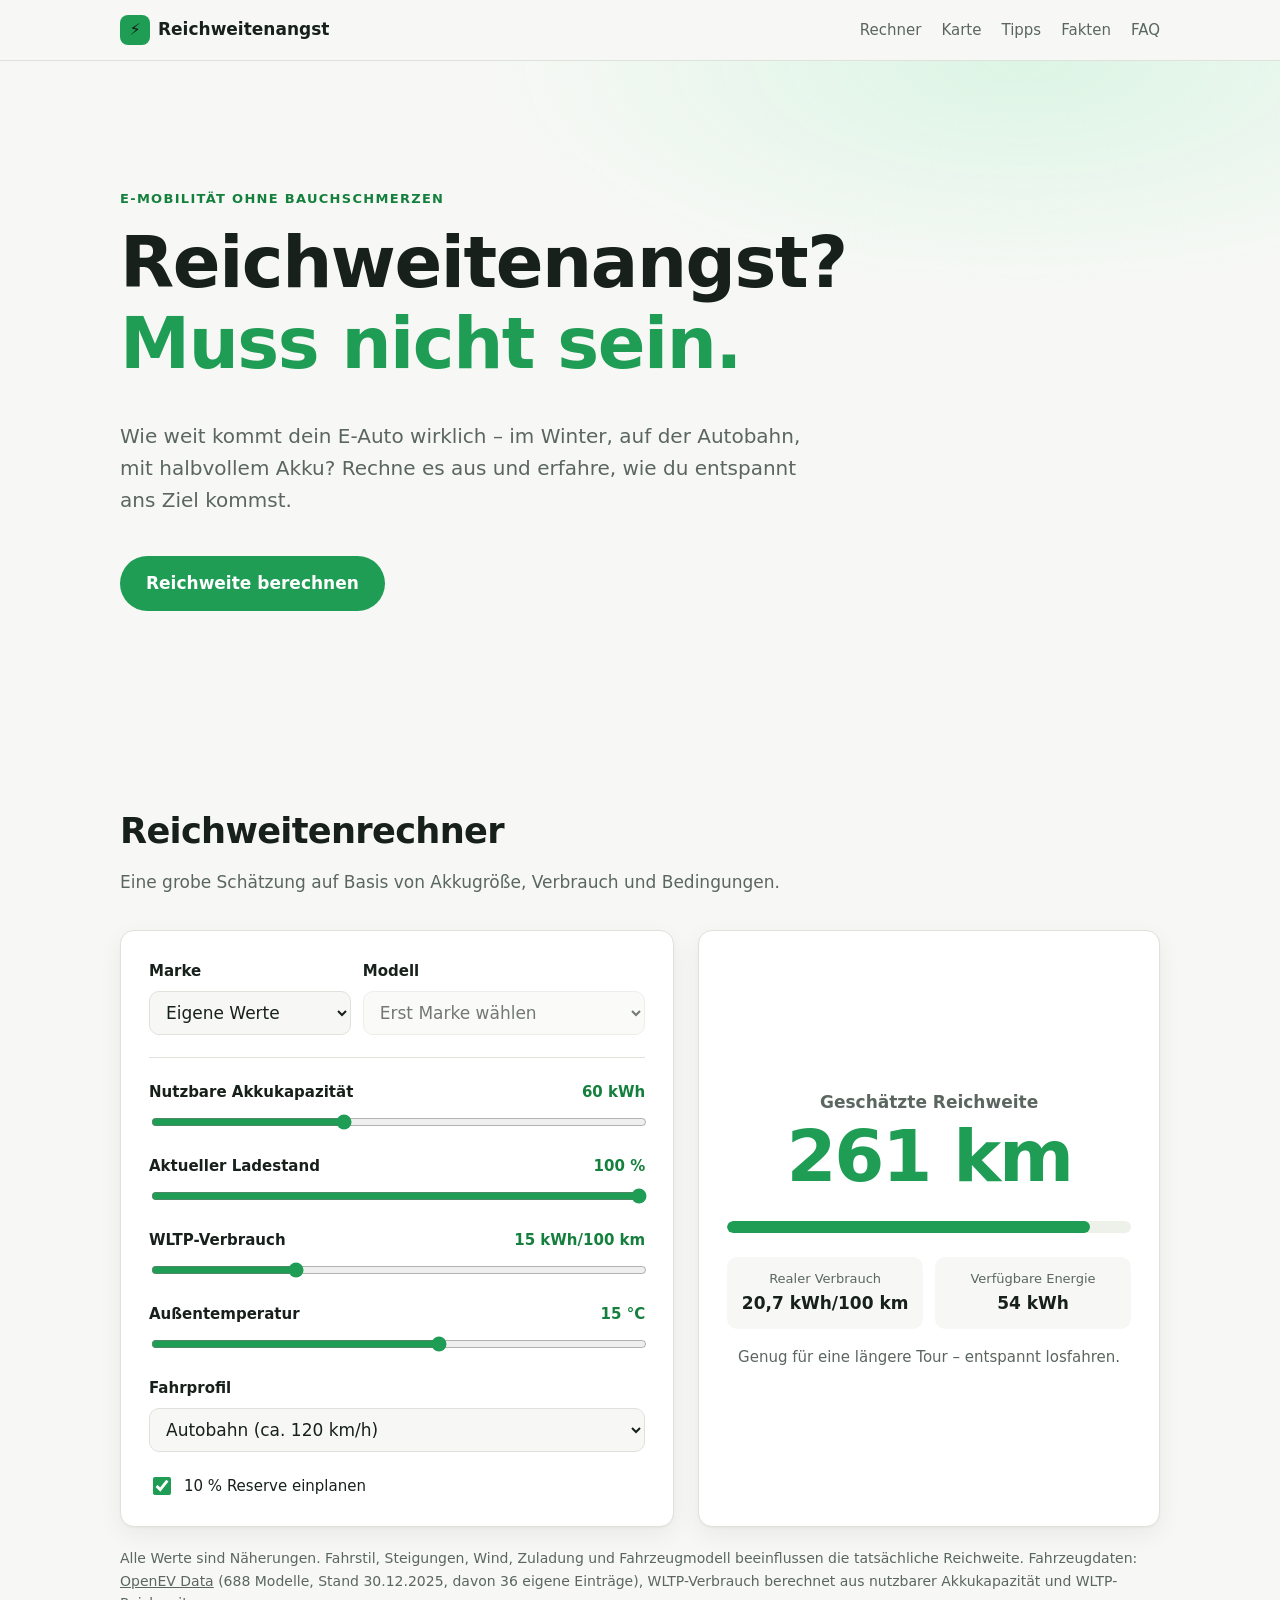
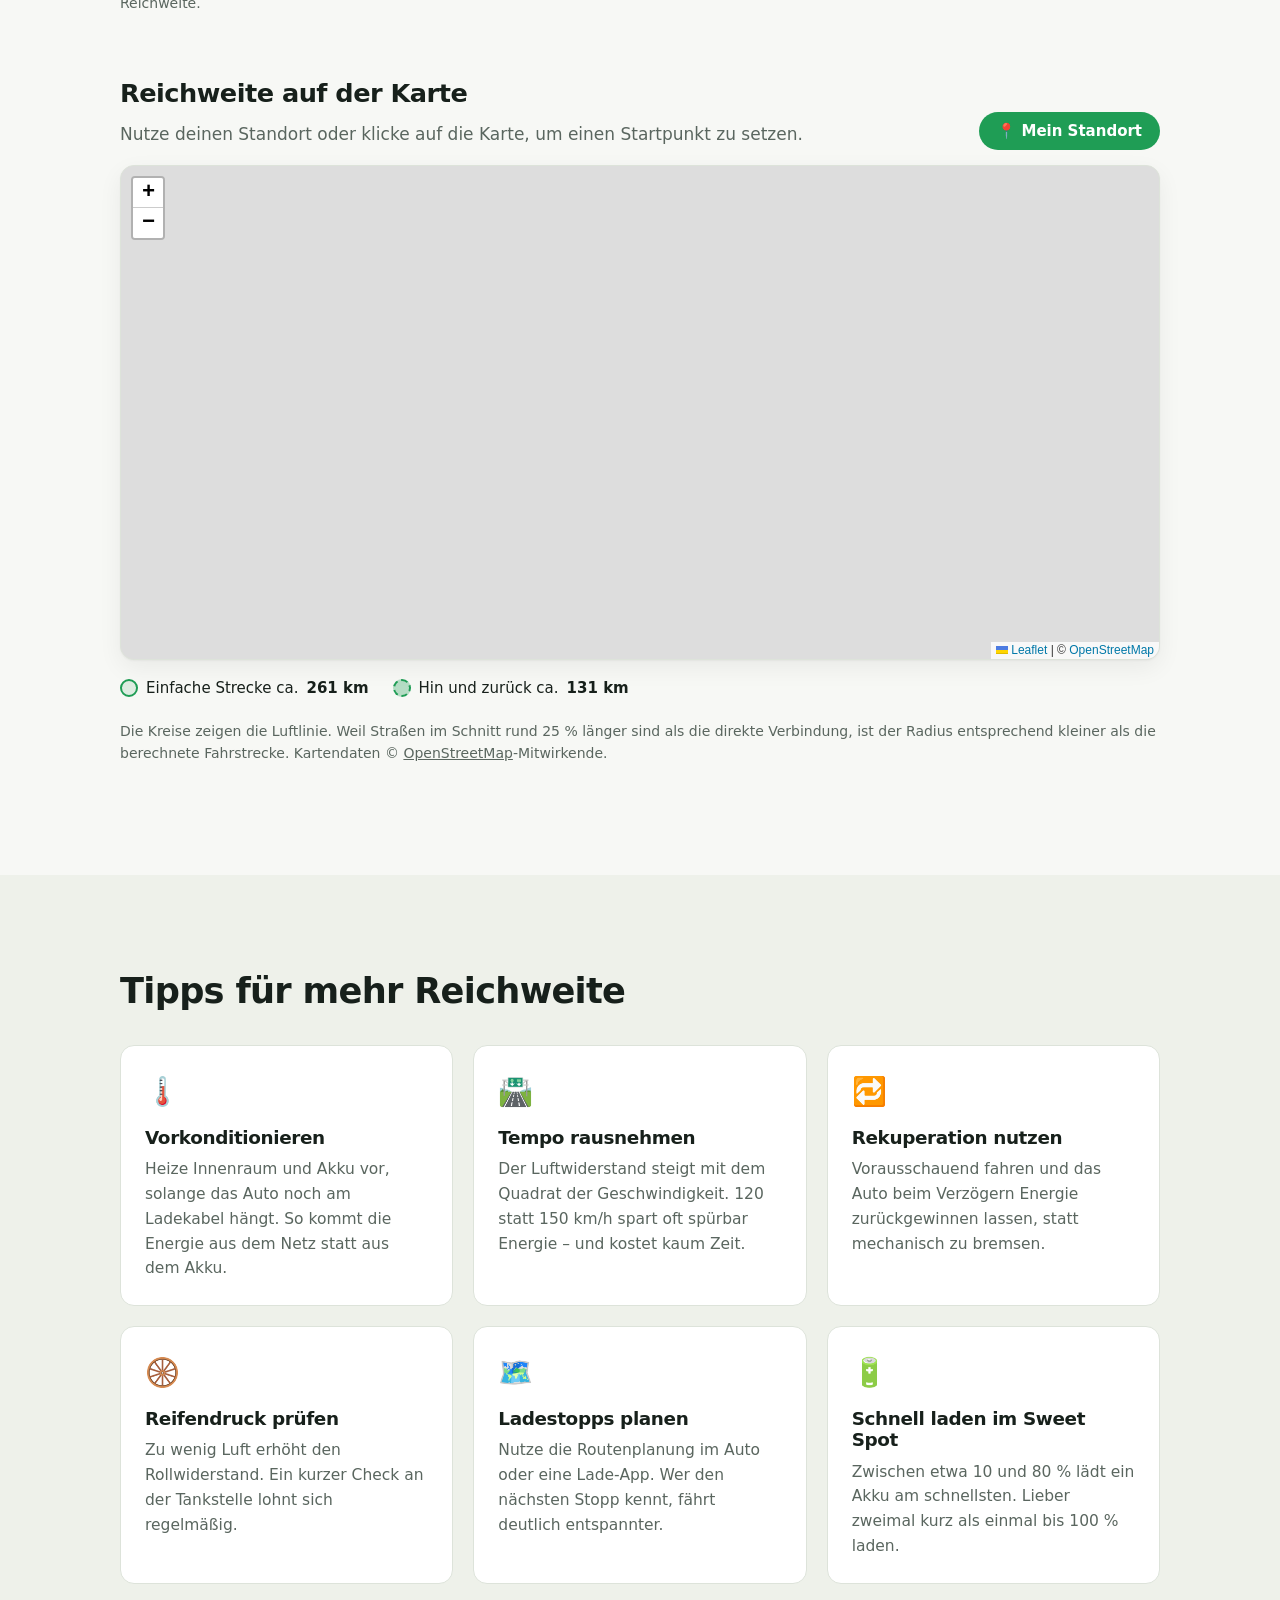
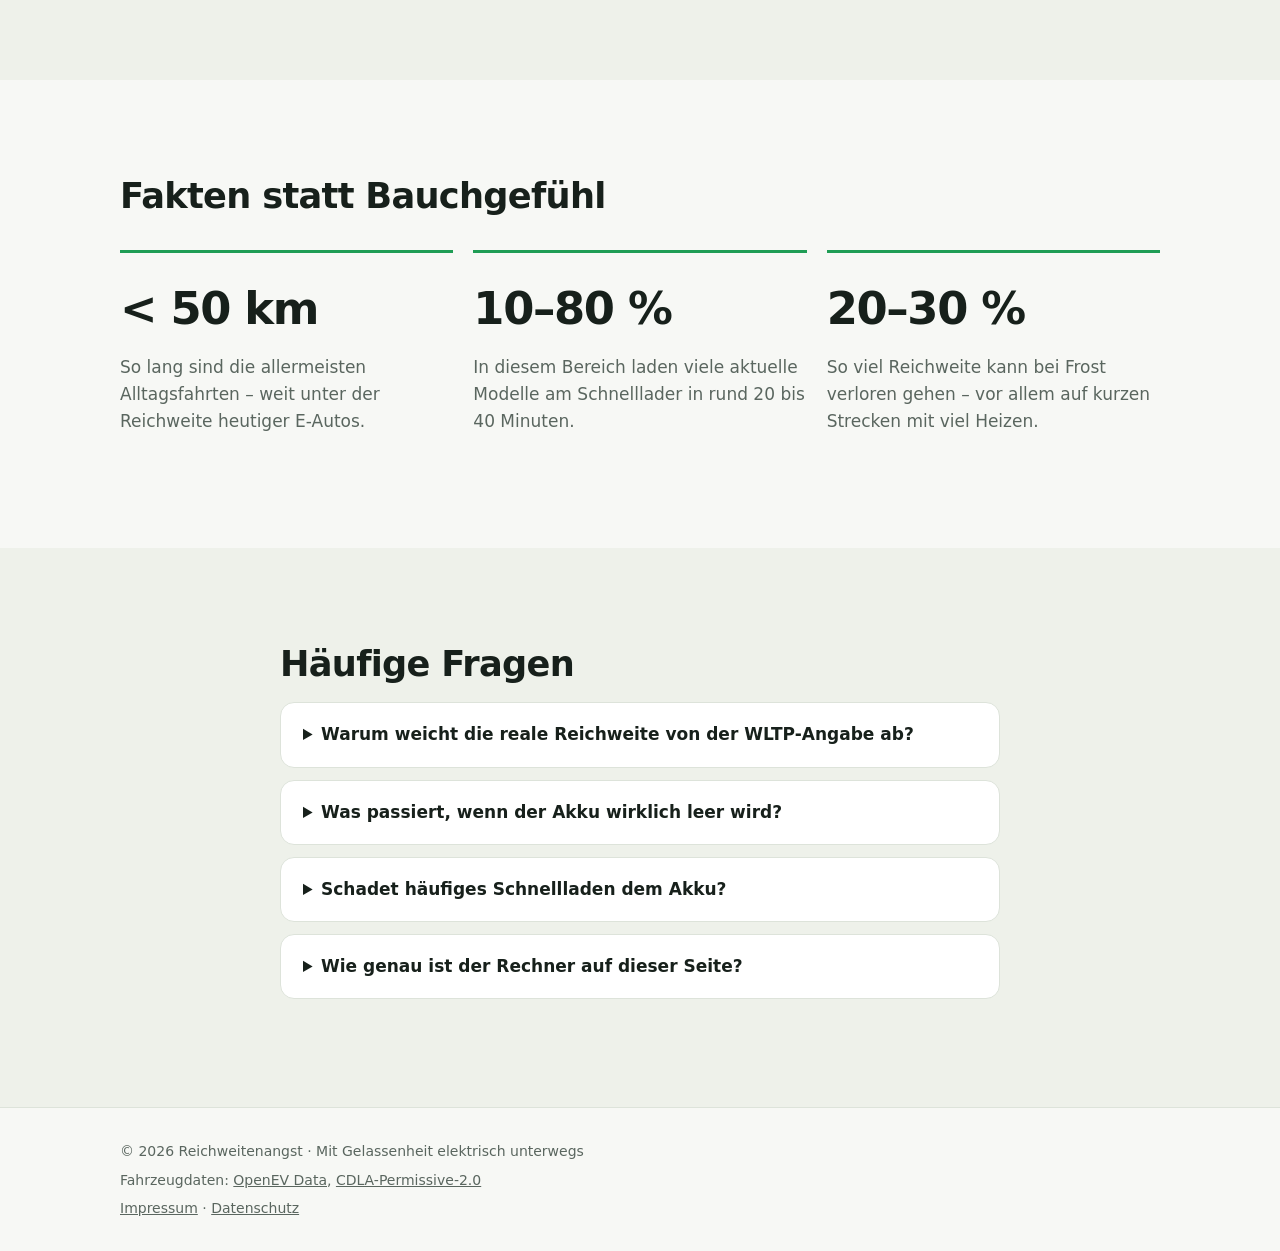
==== commit 22fb70d9: "Fahrprofil standardmäßig auf Autobahn 120 km/h Co-Authored-By: Claude Opus 5.5 <noreply@anthropic.co" ====
--- a/index.html
+++ b/index.html
@@ -85,8 +85,8 @@
               <span class="field-label">Fahrprofil</span>
               <select id="profile">
                 <option value="1.0">Stadt (bis 50 km/h)</option>
-                <option value="1.1" selected>Landstraße (bis 100 km/h)</option>
-                <option value="1.3">Autobahn (ca. 120 km/h)</option>
+                <option value="1.1">Landstraße (bis 100 km/h)</option>
+                <option value="1.3" selected>Autobahn (ca. 120 km/h)</option>
                 <option value="1.6">Autobahn (ca. 150 km/h)</option>
               </select>
             </label>
